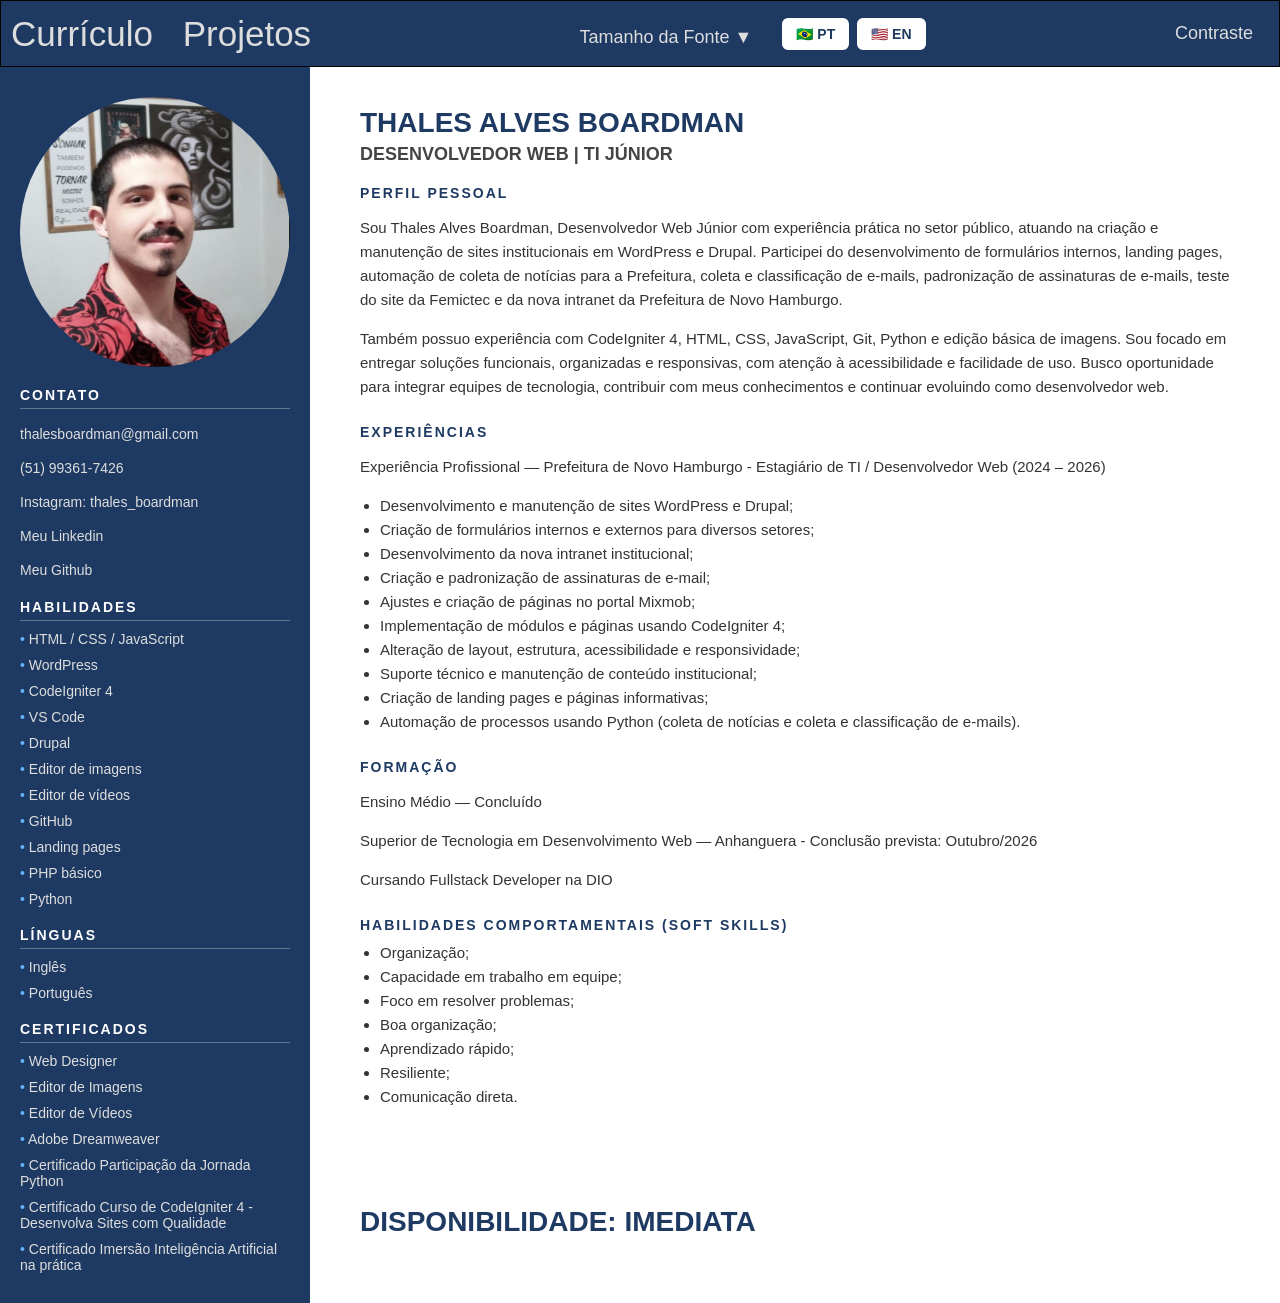
==== index.html @ a900e038 "Add files via upload" ====
<!DOCTYPE html>
<html lang="pt-br">
<head>
  <meta charset="UTF-8">
  <meta name="viewport" content="width=device-width, initial-scale=1.0">
  <link rel="stylesheet" href="stylemain.css">
  <title>Currículo - Thales Alves Boardman</title>
</head>



<body>

<header>
    <nav class="Navbar">

        <div class="logo">
            <a href="index.html" data-i18n="menuCurriculo">Currículo</a>
            <a href="Projetos.html" data-i18n="menuProjetos">Projetos</a>
        </div>

        <div class="menu-mobile" id="menu-mobile">
            <a href="index.html" data-i18n="menuCurriculo">Currículo</a>
            <a href="Projetos.html" data-i18n="menuProjetos">Projetos</a>
        </div>

<div class="font-dropdown" id="font-dropdown" >

    <button class="font-toggle" id="font-toggle" data-i18n="menuFonte">
        Tamanho da Fonte ▼
    </button>

    <div class="font-menu">

        <button data-i18n="pequeno" class="font-btn" data-size="14">
            Pequena
        </button>

        <button data-i18n="medio" class="font-btn" data-size="18">
            Média
        </button>

        <button data-i18n="grande" class="font-btn" data-size="22">
            Grande
        </button>

    </div>

</div>

<div class="language-switch">

    <button onclick="mudarIdioma('pt')">
        🇧🇷 PT
    </button>

    <button onclick="mudarIdioma('en')">
        🇺🇸 EN
    </button>

</div>

        <button id="toggle-theme" class="contraste-btn" data-i18n="menuContraste">
            Contraste
        </button>

        <button class="hamburger" id="hamburger">
            ☰
        </button>

        

    </nav>
</header>

  <div class="container">

    <!-- COLUNA ESQUERDA -->
    <aside class="sidebar">
      <img src="Foto perfil boa.jpg" alt="Foto de perfil">

      <h2 data-i18n="contato">Contato</h2>
	  <p><a href="mailto:thalesboardman@gmail.com" target="_blank">thalesboardman@gmail.com</a></p>
      <p><a href="https://wa.me/5551993617426" target="_blank">(51) 99361-7426</a></p>
      <p><a href="https://www.instagram.com/thales_boardman/" target="_blank">Instagram: thales_boardman</p></a>
      <p><a href="https://www.linkedin.com/in/thales-boardman-898284258/" target="_blank" data-i18n="Linkedin">Meu Linkedin</p></a>
      <p><a href="https://github.com/thales-boardman" target="_blank" data-i18n="Git" >Meu Github</p></a>

      <h2 data-i18n="habilidades">Habilidades</h2>
      <ul>
        <li style="margin-bottom: 10px;">HTML / CSS / JavaScript</li>
        <li style="margin-bottom: 10px;">WordPress</li>
        <li style="margin-bottom: 10px;">CodeIgniter 4</li>
        <li style="margin-bottom: 10px;">VS Code</li>
        <li style="margin-bottom: 10px;">Drupal</li>
        <li style="margin-bottom: 10px;" data-i18n="editorImagem" >Editor de imagens</li>
        <li style="margin-bottom: 10px;" data-i18n="editorVideo" >Editor de vídeos</li>
        <li style="margin-bottom: 10px;">GitHub</li>
        <li style="margin-bottom: 10px;">Landing pages</li>
		    <li style="margin-bottom: 10px;" data-i18n="PHP">PHP básico</li>
        <li >Python</li>
      </ul>

      <h2 data-i18n="linguas">Línguas</h2>
      <ul>
        <li style="margin-bottom: 10px;" data-i18n="ingles" >Inglês</li>
        <li data-i18n="Portugues">Português</li>
      </ul>

<h2 data-i18n="certificados">Certificados</h2>

<ul>
  <li data-i18n="webDesigner" style="margin-bottom: 10px;">Web Designer</li>
  <li data-i18n="imageEditor" style="margin-bottom: 10px;">Editor de Imagens</li>
  <li data-i18n="videoEditor" style="margin-bottom: 10px;">Editor de Vídeos</li>
  <li data-i18n="dreamweaver" style="margin-bottom: 10px;">Adobe Dreamweaver</li>
  <li data-i18n="pythonJourney" style="margin-bottom: 10px;">Certificado Participação da Jornada Python</li>
  <li data-i18n="codeigniter4" style="margin-bottom: 10px;">Certificado Curso de CodeIgniter 4 - Desenvolva Sites com Qualidade</li>
  <li data-i18n="aiImmersion">Certificado Imersão Inteligência Artificial na prática</li>
</ul>
    </aside>


    <!-- COLUNA DIREITA -->
    <main class="main" >
      <h1 data-i18n="nome">Thales Alves Boardman</h1>
      <h3 data-i18n="cargo">DESENVOLVEDOR WEB | TI JÚNIOR</h3>

      <section>
        <h2 data-i18n="perfilTitulo">Perfil Pessoal</h2>
        <p data-i18n="perfilTexto">Sou Thales Alves Boardman, Desenvolvedor Web Júnior com experiência prática no setor público, atuando na criação e manutenção de sites institucionais em WordPress e Drupal. Participei do desenvolvimento de formulários internos, landing pages, automação de coleta de notícias para a Prefeitura, coleta e classificação de e-mails, padronização de assinaturas de e-mails, teste do site da Femictec e da nova intranet da Prefeitura de Novo Hamburgo.<br>
        <p data-i18n="perfilTexto2">Também possuo experiência com CodeIgniter 4, HTML, CSS, JavaScript, Git, Python e edição básica de imagens. Sou focado em entregar soluções funcionais, organizadas e responsivas, com atenção à acessibilidade e facilidade de uso. Busco oportunidade para integrar equipes de tecnologia, contribuir com meus conhecimentos e continuar evoluindo como desenvolvedor web.</p>
      </section>

      <section>
        <h2 data-i18n="experienciaTitulo">Experiências</h2>
        <p data-i18n="empresa">Experiência Profissional — Prefeitura de Novo Hamburgo - Estagiário de TI / Desenvolvedor Web (2024 – 2026)</p>
        <ul>
          <li data-i18n="exp1">Desenvolvimento e manutenção de sites WordPress e Drupal;</li>
          <li data-i18n="exp2">Criação de formulários internos e externos para diversos setores;</li>
          <li data-i18n="exp3">Desenvolvimento da nova intranet institucional;</li>
          <li data-i18n="exp4">Criação e padronização de assinaturas de e-mail;</li>
          <li data-i18n="exp5">Ajustes e criação de páginas no portal Mixmob;</li>
          <li data-i18n="exp6">Implementação de módulos e páginas usando CodeIgniter 4;</li>
          <li data-i18n="exp7">Alteração de layout, estrutura, acessibilidade e responsividade;</li>
          <li data-i18n="exp8">Suporte técnico e manutenção de conteúdo institucional;</li>
          <li data-i18n="exp9">Criação de landing pages e páginas informativas;</li>
	      <li data-i18n="exp10">Automação de processos usando Python (coleta de notícias e coleta e classificação de e-mails).</li>
        </ul>
      </section>

      <section>
        <h2 data-i18n="formacaoTitulo">Formação</h2>
        <p data-i18n="formacao1">Ensino Médio — Concluído</p>
        <p data-i18n="formacao2">Superior de Tecnologia em Desenvolvimento Web — Anhanguera - Conclusão prevista: Outubro/2026</p>
		    <p data-i18n="formacao3">Cursando Fullstack Developer na DIO</p>
      </section>

      <section>
        <h2 data-i18n="softTitulo">Habilidades Comportamentais (Soft Skills)</h2>
        <ul>
          <li data-i18n="soft1">Organização;</li>
          <li data-i18n="soft2">Capacidade em trabalho em equipe;</li>
          <li data-i18n="soft3">Foco em resolver problemas;</li>
          <li data-i18n="soft7">Boa organização;</li>
          <li data-i18n="soft4">Aprendizado rápido;</li>
          <li data-i18n="soft5">Resiliente;</li>
          <li data-i18n="soft6">Comunicação direta.</li>
        </ul>
      </section>
		<br><br><br><br>
     <h1 data-i18n="disponibilidade">Disponibilidade: imediata</h1>
    </main>
  </div>
<br>

<script src="script.js"></script>

</body>
</html>
---- stylemain.css ----
body {
      margin: 0;
      font-family: Arial, Helvetica, sans-serif;
      color: #333;
margin-bottom: -10px;
    }

    .container {
      display: grid;
      grid-template-columns: 310px 1fr;
      min-height: 100vh;
      margin-bottom: -100px;
    }

    /* LADO ESQUERDO */
    .sidebar {
      background: #1e3a63;
      color: white;
      padding: 30px 20px;
    }

    .sidebar img {
	width: 270px;
	height: 270px;
	border-radius: 50%;
	display: block;
	margin: 0 auto 20px;
    }

    .sidebar h2 {
      font-size: 14px;
      text-transform: uppercase;
      letter-spacing: 2px;
      margin: 20px 0 10px;
      border-bottom: 1px solid rgba(255,255,255,0.3);
      padding-bottom: 5px;
    }

    .sidebar li, .sidebar a {
      font-size: 14px;
      color: #ddd;
      text-decoration: none;
    }

    .sidebar ul {
      list-style: none;
      padding: 0;
      margin: 0;
    }

    .sidebar li::before {
      content: "• ";
      color: #66b3ff;
    }

    /* LADO DIREITO */
    .main {
      background: #fff;
      padding: 40px 50px;
    }

    .main h1 {
      margin: 0;
      font-size: 28px;
      color: #1e3a63;
      text-transform: uppercase;
    }

    .main h3 {
      margin: 5px 0 20px;
      font-size: 18px;
      color: #444;
    }

    .main section {
      margin-bottom: 25px;
    }

    .main h2 {
      font-size: 14px;
      text-transform: uppercase;
      letter-spacing: 2px;
      color: #1e3a63;
      margin-bottom: 8px;
    }

    .main p, .main li {
      font-size: 15px;
      line-height: 1.6;
    }

    .main ul {
      margin: 0;
      padding-left: 20px;
    }
	  
	.sidebar a {
  color: #ddd;              
  text-decoration: none;    
  transition: color 0.3s;   
  font-size: 14px;
}

	.sidebar a:hover {
  color: #66b3ff;           
  text-decoration: underline;
}


.Navbar {
    display: flex;
    align-items: center;
    background-color: #1e3a63;
    padding: 10px;
    font-size: 35px;
    border: solid 1px black;
    
}

.Navbar a {
  color: #ddd;             
  text-decoration: none;   
  margin-right: 20px;
}

.Navbar a:hover {
   color: #66b3ff;      
}

.contraste-btn {
    margin-left: auto; /* empurra o botão para a direita */
    padding: 8px 16px;
    border: none;
    cursor: pointer;
    background: #1e3a63;
    color: #ddd;
    font-size: 18px;
}

/* ===== Dropdown Fonte ===== */

.font-dropdown{
    position:relative;
    margin-left:40px;
    margin-left: auto;
}

.font-toggle{

    background:#1e3a63;
    color:#ddd;
    border:none;
    cursor:pointer;
    font-size:18px;
    padding:8px 15px;
}

.font-toggle:hover{
    color:#66b3ff;
}

.font-menu{

    position:absolute;
    top:100%;
    left:0;

    background:#1e3a63;

    min-width:180px;

    display:flex;
    flex-direction:column;

    opacity:0;
    visibility:hidden;
    transform:translateY(10px);

    transition:.25s;
}

.font-menu button{

    background:none;
    border:none;
    color:white;

    padding:12px;
    cursor:pointer;
    text-align:left;
}

.font-menu button:hover{

    background:#2b4d7d;
}

/* PC */
.font-dropdown:hover .font-menu{

    opacity:1;
    visibility:visible;
    transform:translateY(0);
}

/* Mobile */
.font-dropdown.ativo .font-menu{

    opacity:1;
    visibility:visible;
    transform:translateY(0);
}

/* ========= CSS contraste ========= */

/* ===== MODO ESCURO ===== */

body.dark-mode .font-toggle{
    background:#111;
    color:white;
}

body.dark-mode .font-menu{
    background:#111;
}

body.dark-mode .font-menu button:hover{
    background:#333;
}

body.dark-mode {
    background-color: #121212;
}

/* Navbar */
body.dark-mode .Navbar {
    background-color: #111;
}

body.dark-mode .Navbar a {
    color: #fff;
}

body.dark-mode .Navbar .menu-mobile {
    background-color: #111;
}

body.dark-mode .contraste-btn {
    background-color: #111;
    color: #fff;
}

/* Sidebar */
body.dark-mode .sidebar {
    background-color: #202020;
    color: #fff;
}

body.dark-mode .sidebar a {
    color: #8ecbff;
}

/* Conteúdo principal */
body.dark-mode .main {
    background-color: #2b2b2b;
    color: #fff;
}

body.dark-mode .main h1,
body.dark-mode .main h2,
body.dark-mode .main h3,
body.dark-mode .main p,
body.dark-mode .main li {
    color: #fff;
}

/* Esconde o botão no computador */
.hamburger{
    display:none;
    margin-left:15px;
    border:none;
    background:none;
    color:#ddd;
    font-size:30px;
    cursor:pointer;
}

/* Menu mobile */
.menu-mobile{
    display:none;
}

/* RESPONSIVO */
@media(max-width:768px){

    .Navbar{
        position:relative;
        width: 620px;
    }

    .logo a{
        display:none;
    }

    .hamburger{
        display:block;
        margin-left:auto;
    }

    .contraste-btn{
        margin-left:0;
        margin-right:10px;
        font-size:16px;
    }

    .menu-mobile{

        position:absolute;

        top:100%;
        left:0;

        width:100%;

        background:#1e3a63;

        display:flex;
        flex-direction:column;

        max-height:0;
        overflow:hidden;

        transition:max-height .35s ease;
    }

    .menu-mobile a{

        color:white;
        text-decoration:none;
        padding:18px;
        text-align:center;
        border-top:1px solid rgba(255,255,255,.1);
    }

    .menu-mobile.ativo{
        max-height:200px;
    }

}



/* Idiomas */
.language-switch {
    display: flex;
    align-items: center;
    gap: 8px;
    margin-left: 15px;
}

.language-switch button {
    background: #fff;
    color: #1e3a5f;
    border: 2px solid #fff;
    border-radius: 6px;
    padding: 6px 12px;
    font-size: 14px;
    font-weight: bold;
    cursor: pointer;
    transition: .3s;
}

.language-switch button:hover {
    background: #1e3a5f;
    color: white;
    border-color: white;
}

.language-switch button:active {
    transform: scale(0.96);
}
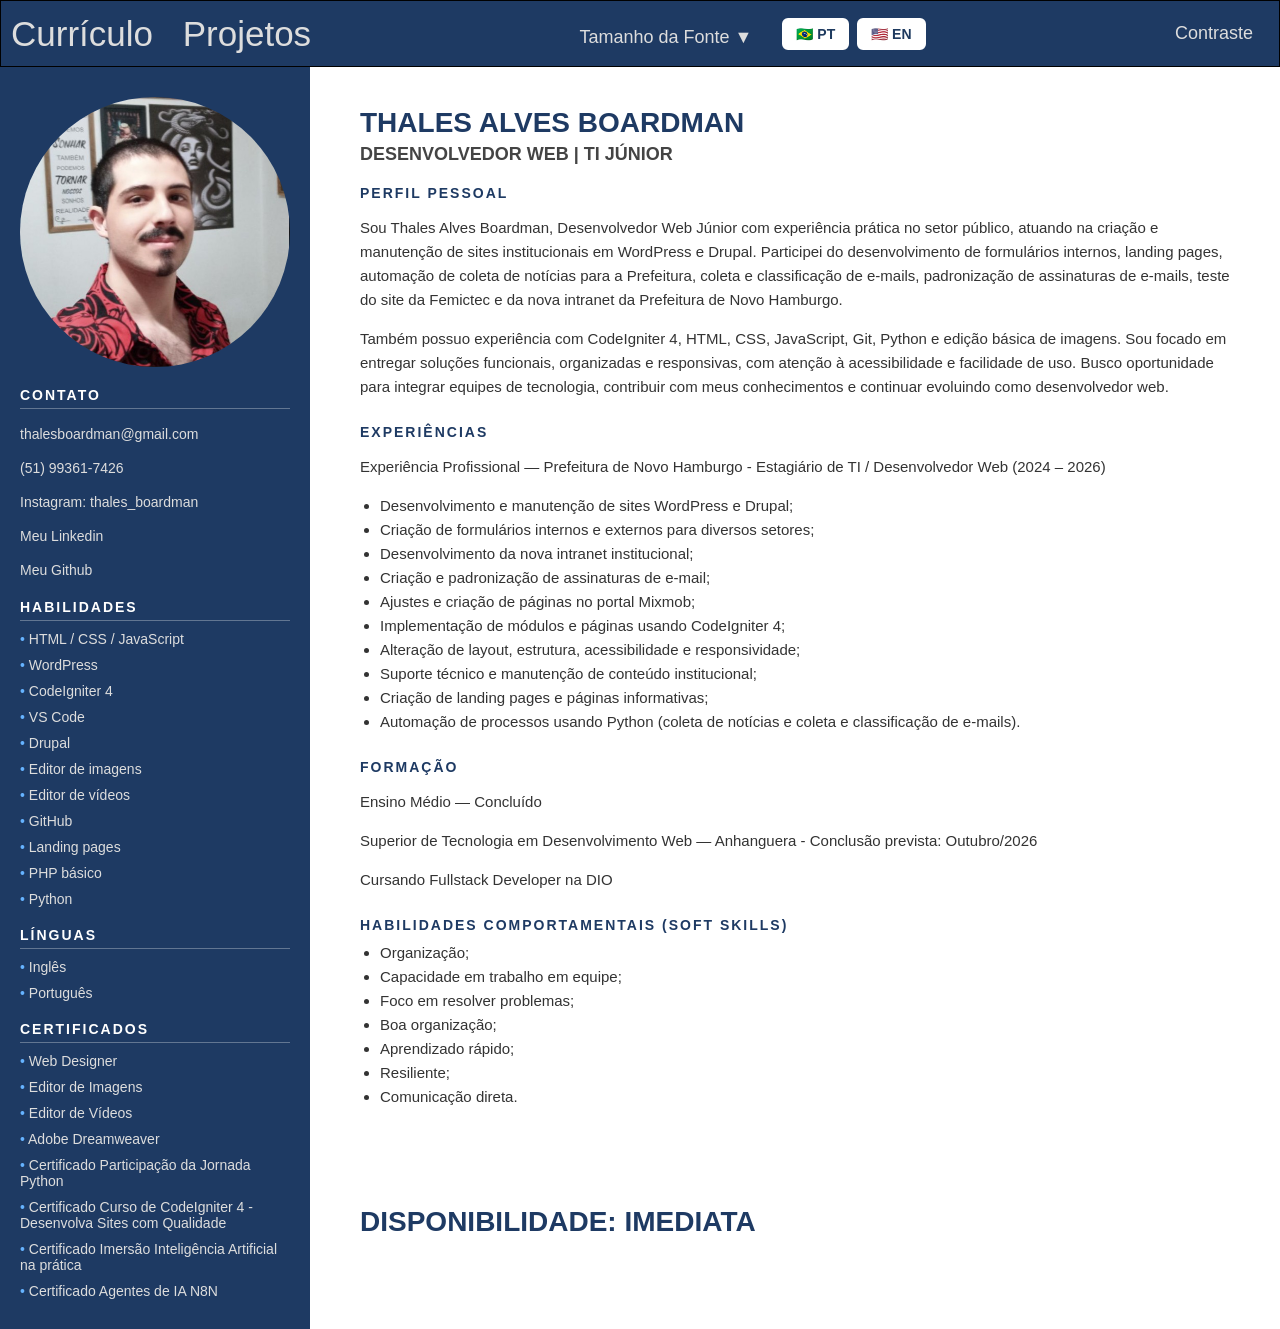
==== commit 48cd8f0a: "Update index.html" ====
--- a/index.html
+++ b/index.html
@@ -116,7 +116,8 @@
   <li data-i18n="dreamweaver" style="margin-bottom: 10px;">Adobe Dreamweaver</li>
   <li data-i18n="pythonJourney" style="margin-bottom: 10px;">Certificado Participação da Jornada Python</li>
   <li data-i18n="codeigniter4" style="margin-bottom: 10px;">Certificado Curso de CodeIgniter 4 - Desenvolva Sites com Qualidade</li>
-  <li data-i18n="aiImmersion">Certificado Imersão Inteligência Artificial na prática</li>
+  <li data-i18n="aiImmersion" style="margin-bottom: 10px;">Certificado Imersão Inteligência Artificial na prática</li>
+  <li data-i18n="aiagent">Certificado Agentes de IA N8N</li>
 </ul>
     </aside>
 
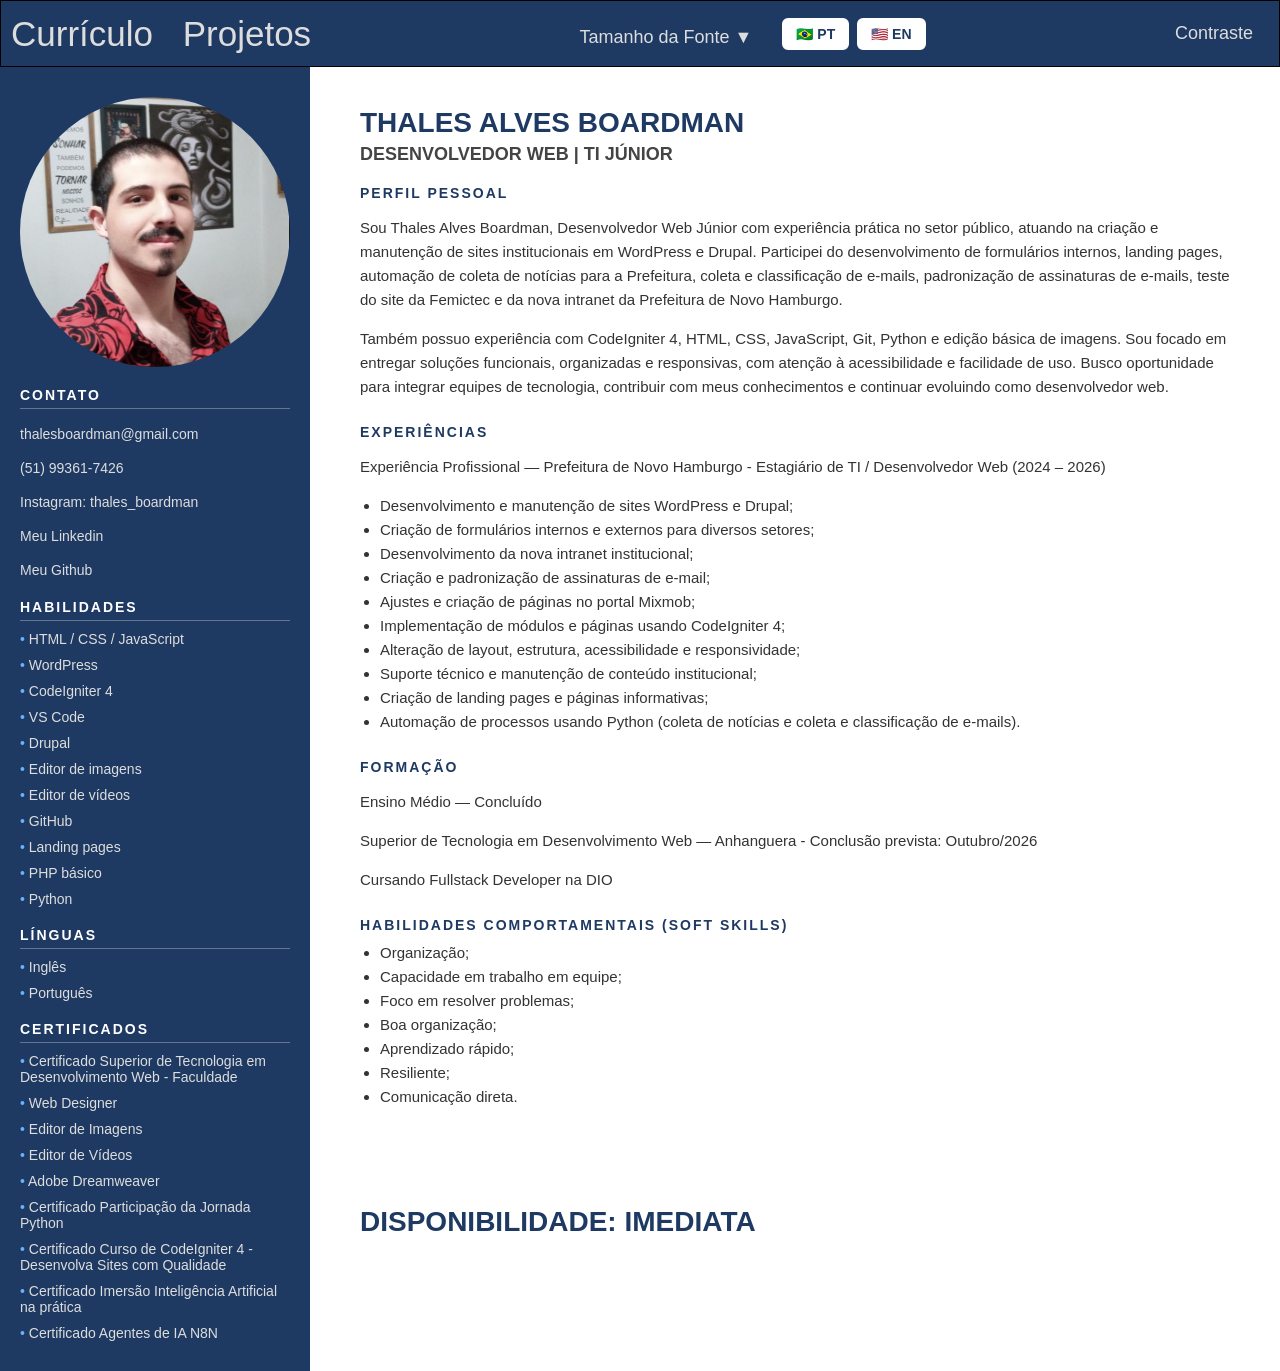
==== commit dd269c9e: "Update index.html" ====
--- a/index.html
+++ b/index.html
@@ -110,6 +110,7 @@
 <h2 data-i18n="certificados">Certificados</h2>
 
 <ul>
+  <li class="facul" data-i18n="desenweb" style="margin-bottom: 10px;">Certificado Superior de Tecnologia em Desenvolvimento Web - Faculdade</li>
   <li data-i18n="webDesigner" style="margin-bottom: 10px;">Web Designer</li>
   <li data-i18n="imageEditor" style="margin-bottom: 10px;">Editor de Imagens</li>
   <li data-i18n="videoEditor" style="margin-bottom: 10px;">Editor de Vídeos</li>
--- a/stylemain.css
+++ b/stylemain.css
@@ -135,6 +135,10 @@
     background: #1e3a63;
     color: #ddd;
     font-size: 18px;
+}
+
+.facul{
+	color: yellow;
 }
 
 /* ===== Dropdown Fonte ===== */
@@ -378,4 +382,4 @@
 
 .language-switch button:active {
     transform: scale(0.96);
-}+}
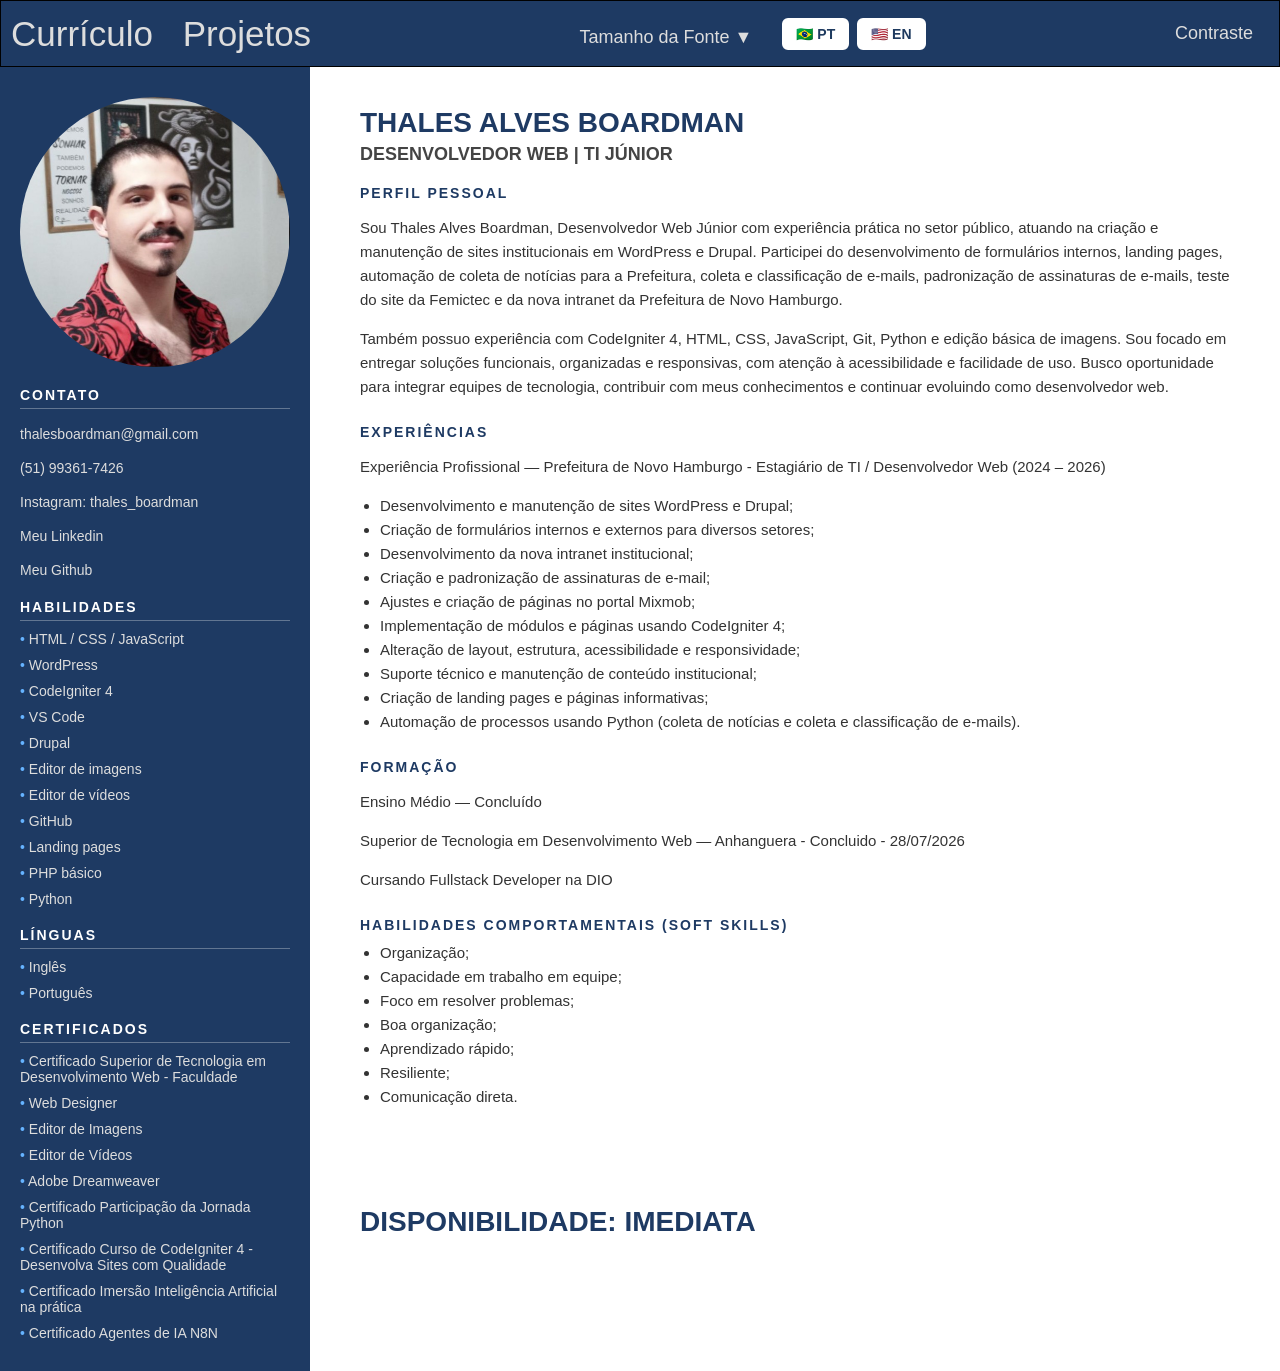
==== commit e8bc9a57: "Update index.html" ====
--- a/index.html
+++ b/index.html
@@ -154,7 +154,7 @@
       <section>
         <h2 data-i18n="formacaoTitulo">Formação</h2>
         <p data-i18n="formacao1">Ensino Médio — Concluído</p>
-        <p data-i18n="formacao2">Superior de Tecnologia em Desenvolvimento Web — Anhanguera - Conclusão prevista: Outubro/2026</p>
+        <p data-i18n="formacao2">Superior de Tecnologia em Desenvolvimento Web — Anhanguera - Concluido - 28/07/2026</p>
 		    <p data-i18n="formacao3">Cursando Fullstack Developer na DIO</p>
       </section>
 
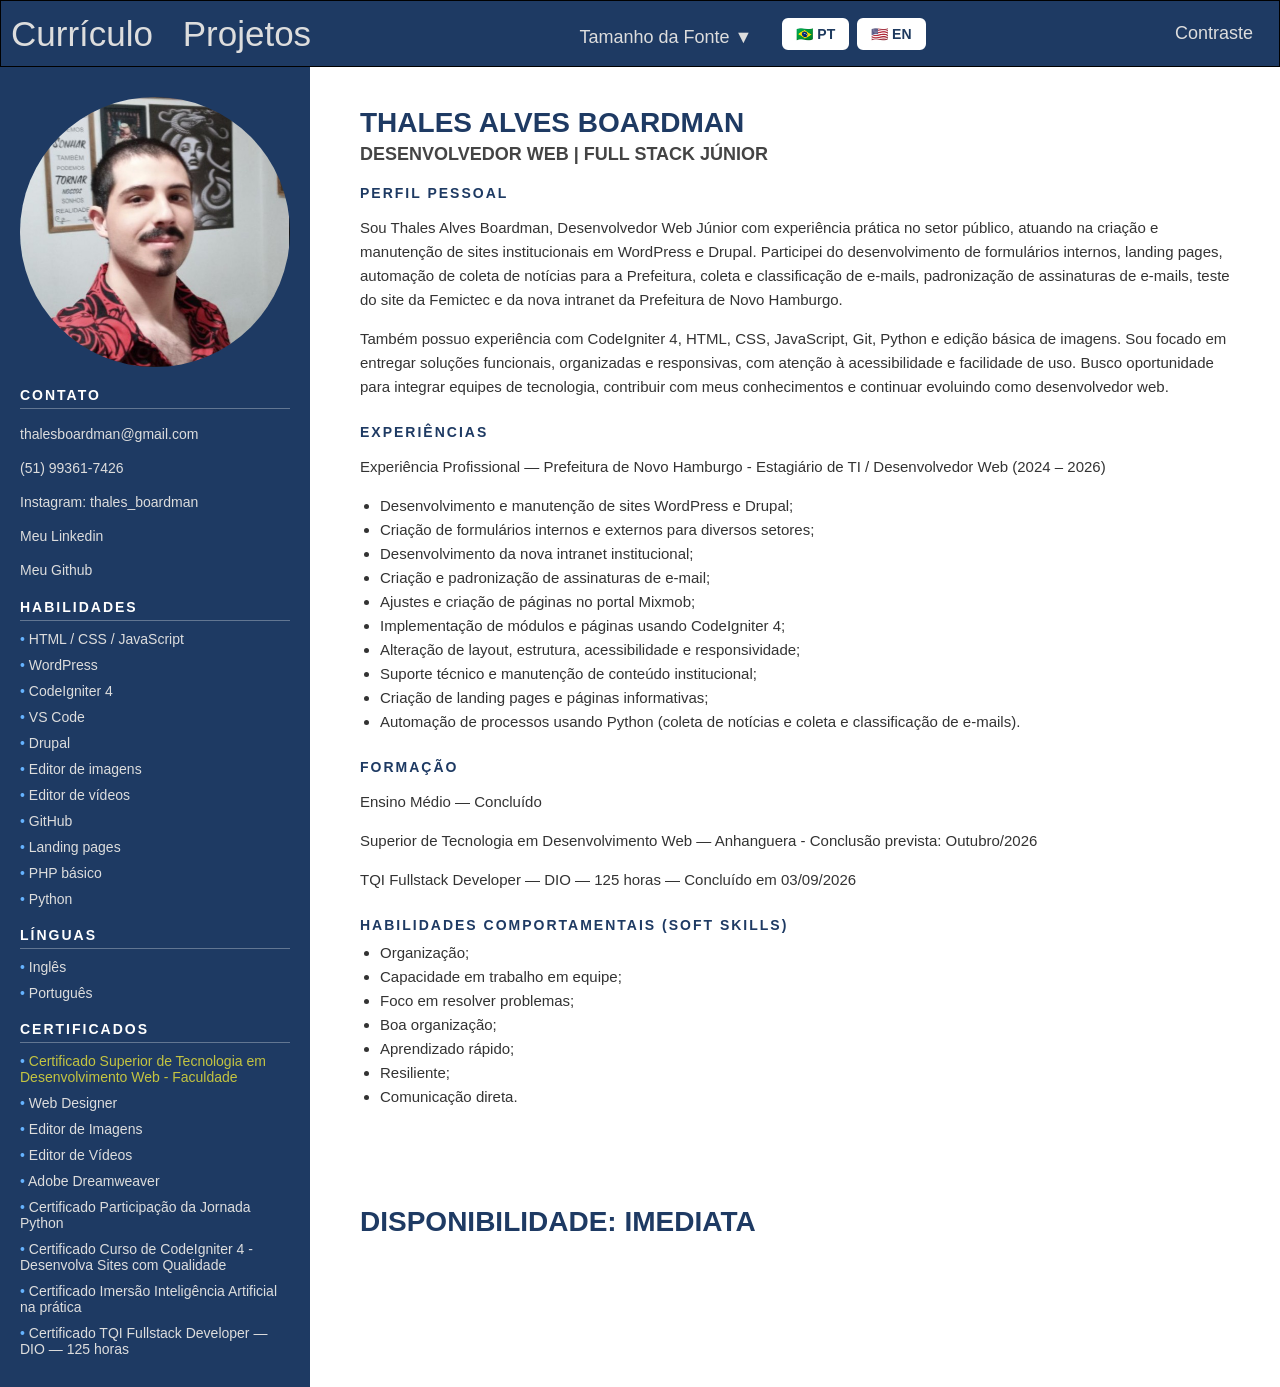
==== commit 95459298: "Arquivos Atualizados 04/09/2026 Arquivos atualizados após a conclusão do curso da DIO" ====
--- a/index.html
+++ b/index.html
@@ -118,7 +118,7 @@
   <li data-i18n="pythonJourney" style="margin-bottom: 10px;">Certificado Participação da Jornada Python</li>
   <li data-i18n="codeigniter4" style="margin-bottom: 10px;">Certificado Curso de CodeIgniter 4 - Desenvolva Sites com Qualidade</li>
   <li data-i18n="aiImmersion" style="margin-bottom: 10px;">Certificado Imersão Inteligência Artificial na prática</li>
-  <li data-i18n="aiagent">Certificado Agentes de IA N8N</li>
+  <li data-i18n="fullstack"> Certificado TQI Fullstack Developer — DIO — 125 horas</li>
 </ul>
     </aside>
 
@@ -126,7 +126,7 @@
     <!-- COLUNA DIREITA -->
     <main class="main" >
       <h1 data-i18n="nome">Thales Alves Boardman</h1>
-      <h3 data-i18n="cargo">DESENVOLVEDOR WEB | TI JÚNIOR</h3>
+      <h3 data-i18n="cargo">DESENVOLVEDOR WEB | FULL STACK JÚNIOR</h3>
 
       <section>
         <h2 data-i18n="perfilTitulo">Perfil Pessoal</h2>
@@ -154,8 +154,8 @@
       <section>
         <h2 data-i18n="formacaoTitulo">Formação</h2>
         <p data-i18n="formacao1">Ensino Médio — Concluído</p>
-        <p data-i18n="formacao2">Superior de Tecnologia em Desenvolvimento Web — Anhanguera - Concluido - 28/07/2026</p>
-		    <p data-i18n="formacao3">Cursando Fullstack Developer na DIO</p>
+        <p data-i18n="formacao2">Superior de Tecnologia em Desenvolvimento Web — Anhanguera - Conclusão prevista: Outubro/2026</p>
+		    <p data-i18n="formacao3">TQI Fullstack Developer — DIO — 125 horas — Concluído em 03/09/2026</p>
       </section>
 
       <section>
--- a/stylemain.css
+++ b/stylemain.css
@@ -138,8 +138,9 @@
 }
 
 .facul{
-	color: yellow;
-}
+	color: rgb(196, 196, 65) !important;
+}
+
 
 /* ===== Dropdown Fonte ===== */
 
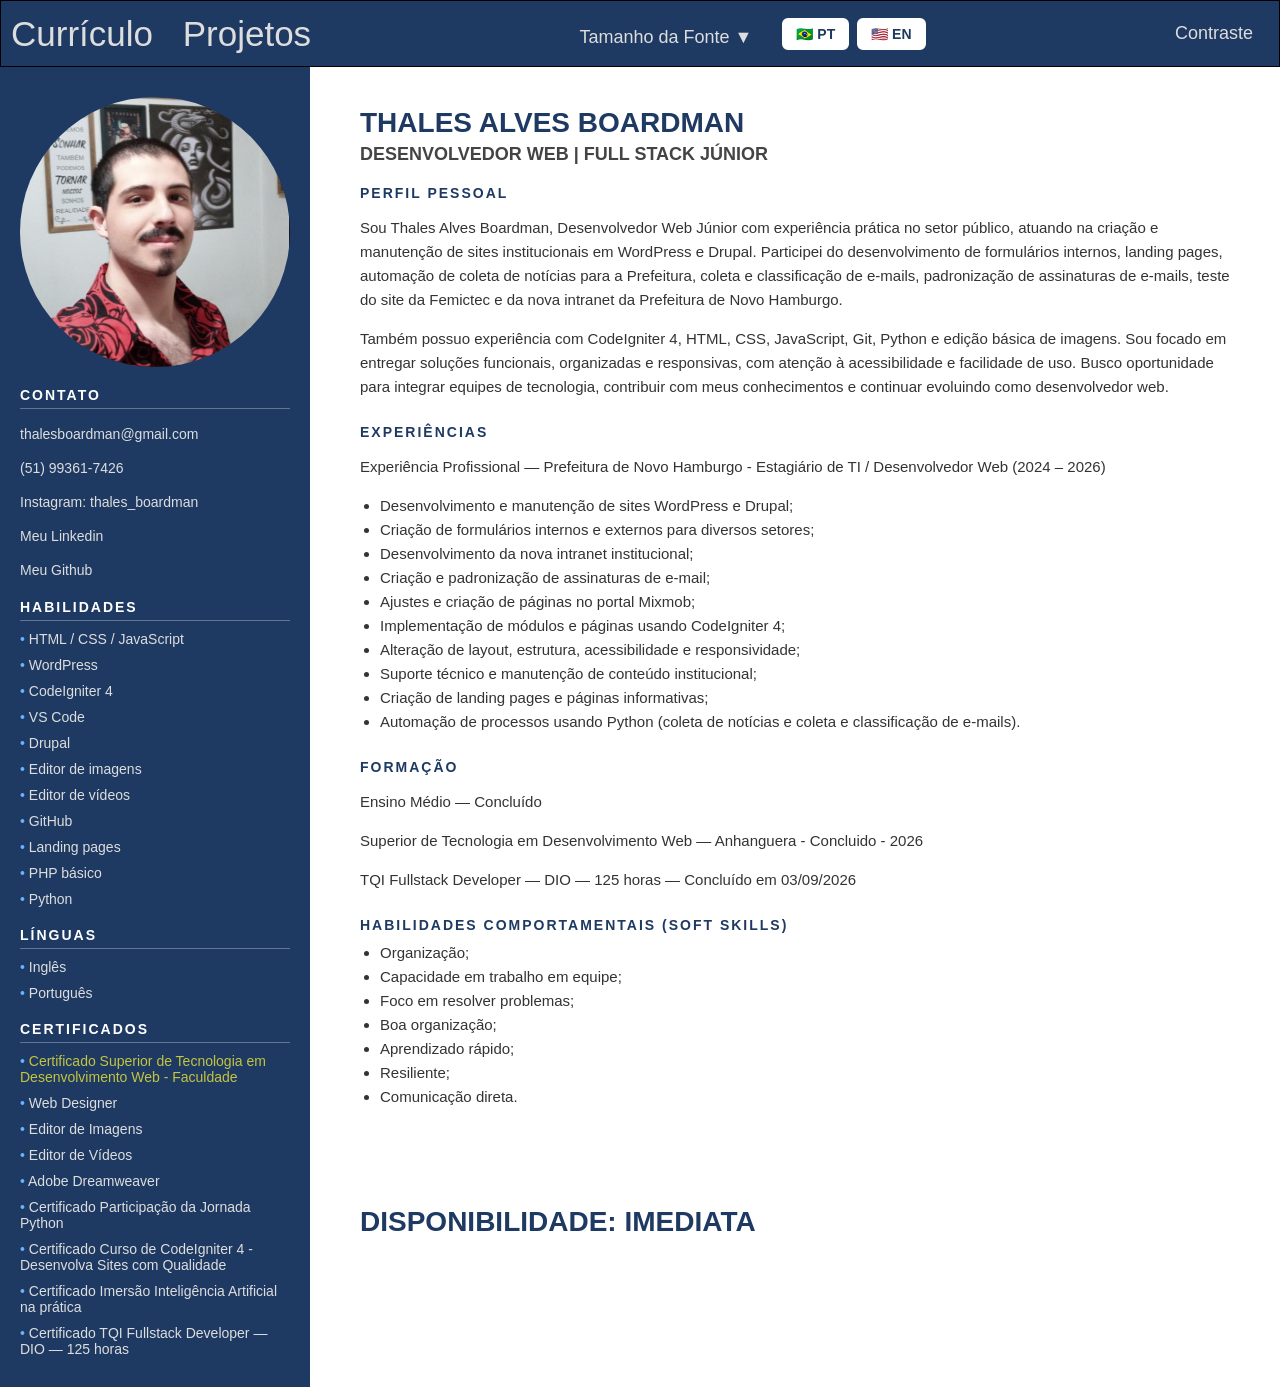
==== commit 441d9a78: "Update index.html" ====
--- a/index.html
+++ b/index.html
@@ -154,7 +154,7 @@
       <section>
         <h2 data-i18n="formacaoTitulo">Formação</h2>
         <p data-i18n="formacao1">Ensino Médio — Concluído</p>
-        <p data-i18n="formacao2">Superior de Tecnologia em Desenvolvimento Web — Anhanguera - Conclusão prevista: Outubro/2026</p>
+        <p data-i18n="formacao2">Superior de Tecnologia em Desenvolvimento Web — Anhanguera - Concluido - 2026</p>
 		    <p data-i18n="formacao3">TQI Fullstack Developer — DIO — 125 horas — Concluído em 03/09/2026</p>
       </section>
 
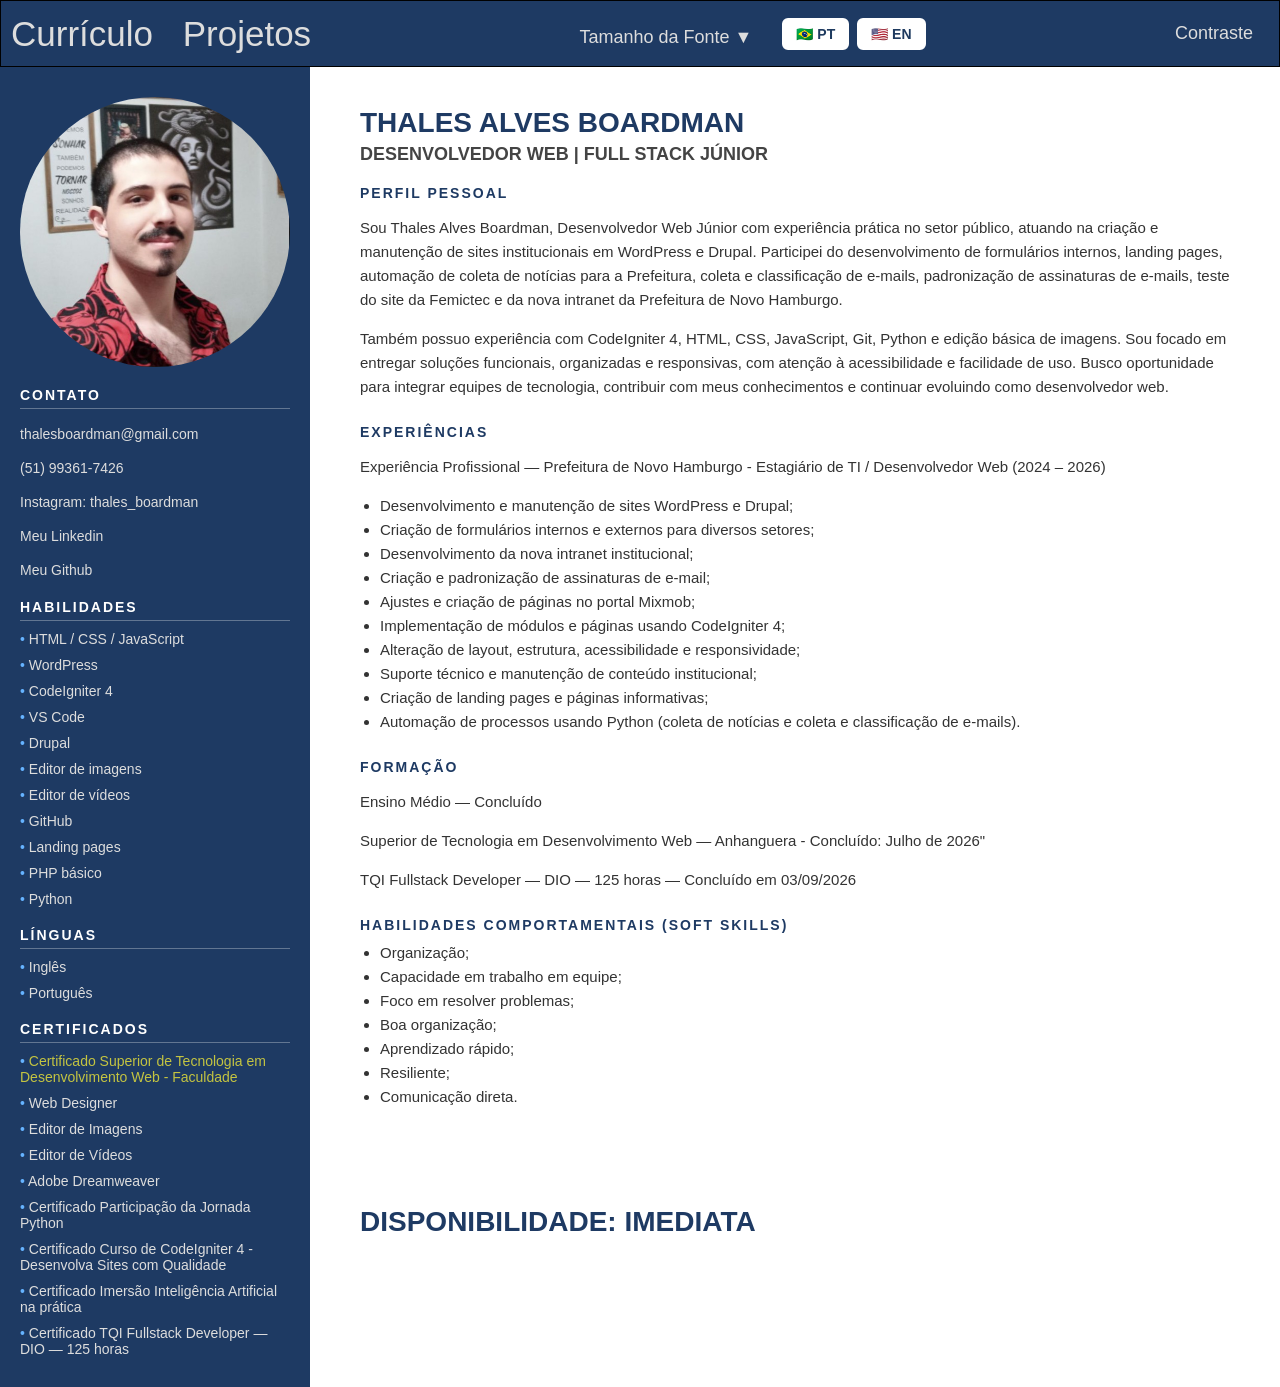
==== commit f721f648: "Update index.html" ====
--- a/index.html
+++ b/index.html
@@ -154,7 +154,7 @@
       <section>
         <h2 data-i18n="formacaoTitulo">Formação</h2>
         <p data-i18n="formacao1">Ensino Médio — Concluído</p>
-        <p data-i18n="formacao2">Superior de Tecnologia em Desenvolvimento Web — Anhanguera - Concluido - 2026</p>
+        <p data-i18n="formacao2">Superior de Tecnologia em Desenvolvimento Web — Anhanguera - Concluído: Julho de 2026"</p>
 		    <p data-i18n="formacao3">TQI Fullstack Developer — DIO — 125 horas — Concluído em 03/09/2026</p>
       </section>
 
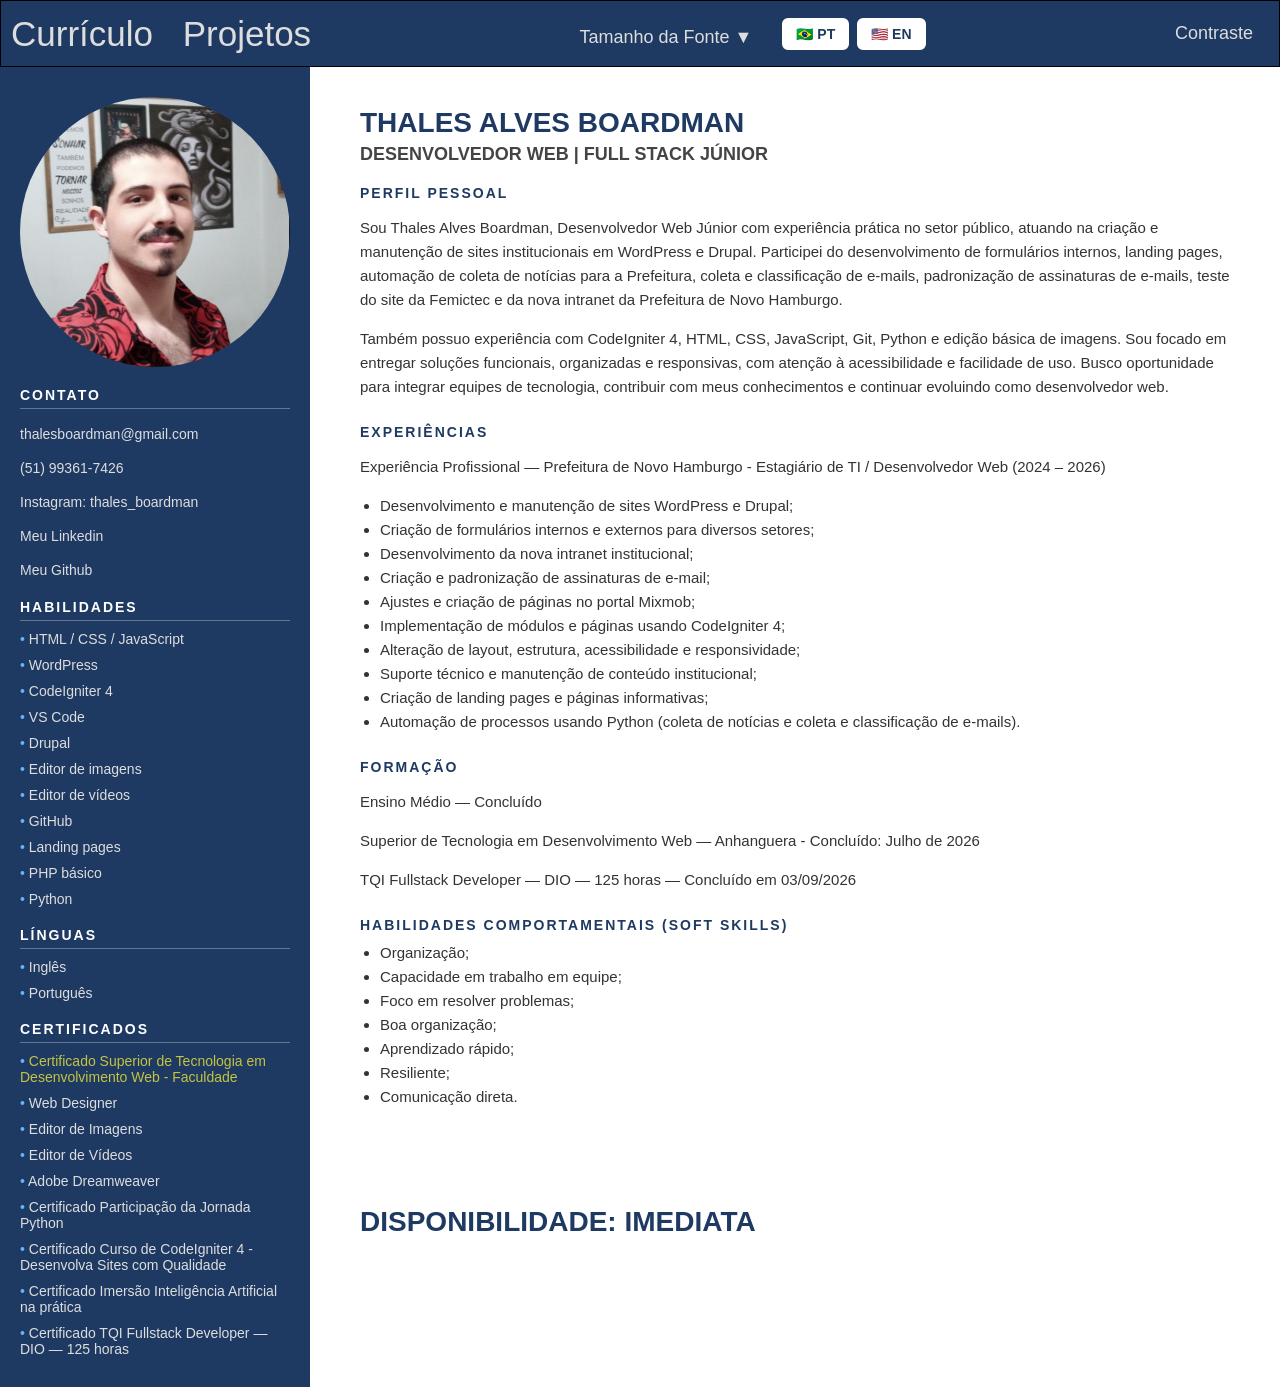
==== commit 2ecf986f: "Update index.html" ====
--- a/index.html
+++ b/index.html
@@ -154,7 +154,7 @@
       <section>
         <h2 data-i18n="formacaoTitulo">Formação</h2>
         <p data-i18n="formacao1">Ensino Médio — Concluído</p>
-        <p data-i18n="formacao2">Superior de Tecnologia em Desenvolvimento Web — Anhanguera - Concluído: Julho de 2026"</p>
+        <p data-i18n="formacao2">Superior de Tecnologia em Desenvolvimento Web — Anhanguera - Concluído: Julho de 2026</p>
 		    <p data-i18n="formacao3">TQI Fullstack Developer — DIO — 125 horas — Concluído em 03/09/2026</p>
       </section>
 
